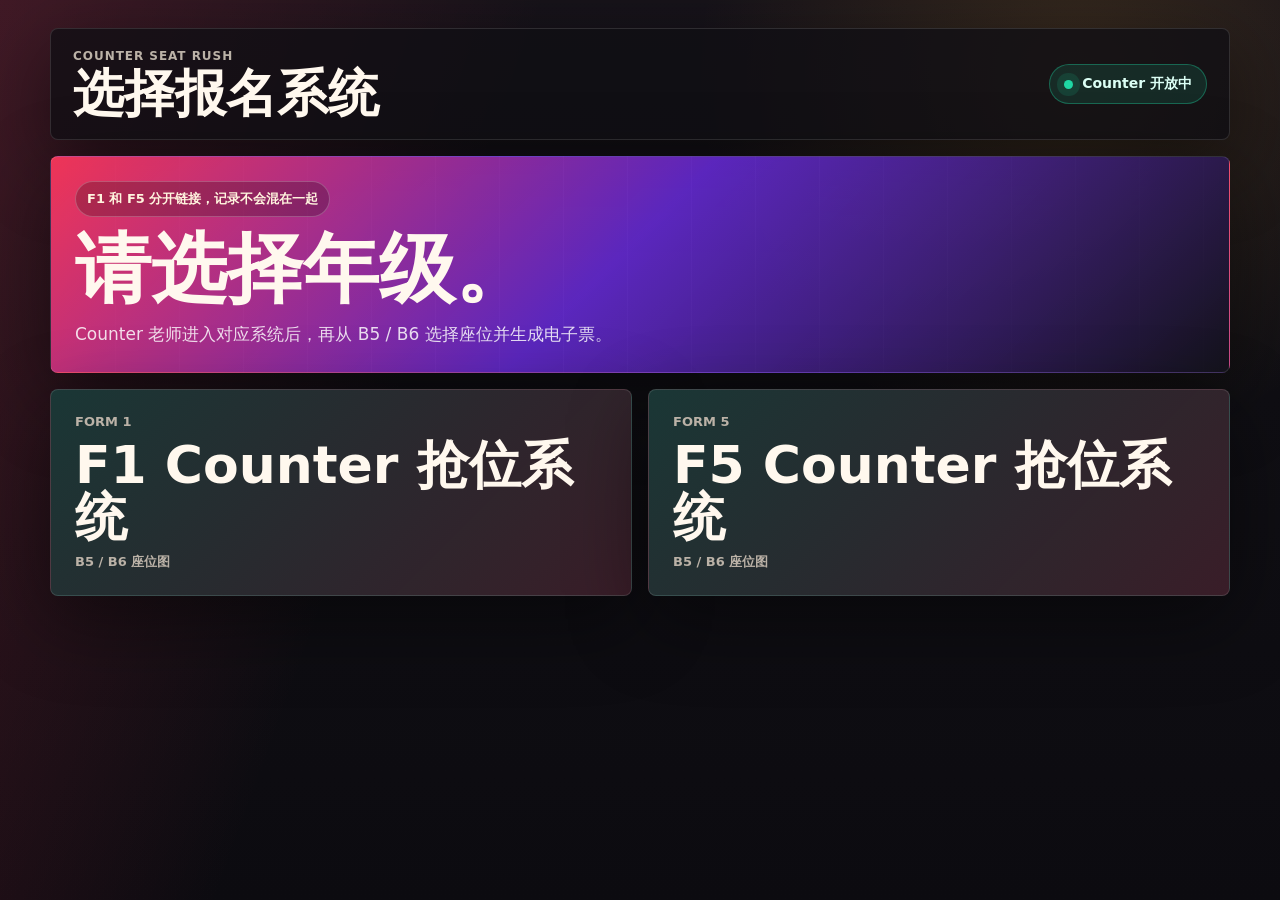
==== index.html @ 7f9b2247 "Add files via upload" ====
<!doctype html>
<html lang="zh-Hans">
  <head>
    <meta charset="utf-8" />
    <meta name="viewport" content="width=device-width, initial-scale=1" />
    <title>F1 / F5 Counter 抢位入口</title>
    <link rel="stylesheet" href="styles.css" />
  </head>
  <body>
    <main class="shell">
      <section class="topbar" aria-label="系统入口">
        <div>
          <p class="eyebrow">Counter Seat Rush</p>
          <h1>选择报名系统</h1>
        </div>
        <div class="live-pill" aria-live="polite">
          <span></span>
          Counter 开放中
        </div>
      </section>

      <section class="hero launcher-hero">
        <div class="hero-copy">
          <div class="drop-label">F1 和 F5 分开链接，记录不会混在一起</div>
          <h2>请选择年级。</h2>
          <p>Counter 老师进入对应系统后，再从 B5 / B6 选择座位并生成电子票。</p>
        </div>
      </section>

      <section class="course-links" aria-label="年级入口">
        <a class="course-link" href="f1.html">
          <span>FORM 1</span>
          <strong>F1 Counter 抢位系统</strong>
          <em>B5 / B6 座位图</em>
        </a>
        <a class="course-link" href="f5.html">
          <span>FORM 5</span>
          <strong>F5 Counter 抢位系统</strong>
          <em>B5 / B6 座位图</em>
        </a>
      </section>
    </main>
  </body>
</html>
---- styles.css ----
:root {
  color-scheme: dark;
  --bg: #100f14;
  --panel: #191820;
  --panel-2: #22202a;
  --line: rgba(255, 255, 255, 0.12);
  --text: #fff8ee;
  --muted: #bbb2a7;
  --hot: #ff385c;
  --gold: #f9b233;
  --mint: #1fd8a4;
  --blue: #64a8ff;
  --sold: #48434b;
  --seat: #2d2935;
  --shadow: 0 24px 80px rgba(0, 0, 0, 0.45);
}

* {
  box-sizing: border-box;
}

body {
  margin: 0;
  min-height: 100vh;
  background:
    linear-gradient(110deg, rgba(255, 56, 92, 0.18), transparent 34%),
    radial-gradient(circle at 84% 8%, rgba(249, 178, 51, 0.14), transparent 28%),
    linear-gradient(180deg, #17131a 0%, var(--bg) 44%, #0c0b10 100%);
  color: var(--text);
  font-family: Inter, "Noto Sans SC", "PingFang SC", "Microsoft YaHei", system-ui, -apple-system, BlinkMacSystemFont, sans-serif;
}

button {
  font: inherit;
}

.shell {
  width: min(1180px, calc(100% - 32px));
  margin: 0 auto;
  padding: 28px 0 36px;
}

.topbar,
.hero,
.dashboard,
.ticker {
  border: 1px solid var(--line);
  box-shadow: var(--shadow);
}

.topbar {
  display: flex;
  align-items: center;
  justify-content: space-between;
  gap: 20px;
  padding: 20px 22px;
  background: rgba(16, 15, 20, 0.78);
  border-radius: 8px;
}

.eyebrow,
.drop-label,
.rush-card span,
.rush-card small,
.section-title,
.stats-grid span,
.meter-top,
.booking-box span,
.booking-box p {
  color: var(--muted);
}

.eyebrow {
  margin: 0 0 5px;
  font-size: 12px;
  font-weight: 800;
  letter-spacing: 0.08em;
  text-transform: uppercase;
}

h1,
h2 {
  margin: 0;
  letter-spacing: 0;
}

h1 {
  font-size: clamp(26px, 4vw, 52px);
  line-height: 1;
  font-weight: 900;
}

.live-pill {
  display: inline-flex;
  align-items: center;
  gap: 9px;
  flex: 0 0 auto;
  border: 1px solid rgba(31, 216, 164, 0.35);
  color: #dcfff5;
  background: rgba(31, 216, 164, 0.12);
  padding: 10px 14px;
  border-radius: 999px;
  font-size: 14px;
  font-weight: 800;
}

.live-pill span {
  width: 9px;
  height: 9px;
  border-radius: 50%;
  background: var(--mint);
  box-shadow: 0 0 0 7px rgba(31, 216, 164, 0.12);
  animation: pulse 1.4s infinite;
}

.hero {
  display: grid;
  grid-template-columns: 1fr minmax(220px, 300px);
  gap: 22px;
  margin-top: 16px;
  padding: 24px;
  border-radius: 8px;
  background:
    linear-gradient(135deg, rgba(255, 56, 92, 0.92), rgba(120, 48, 255, 0.72) 48%, rgba(20, 19, 28, 0.94)),
    repeating-linear-gradient(90deg, rgba(255, 255, 255, 0.06) 0 1px, transparent 1px 64px);
}

.launcher-hero {
  grid-template-columns: 1fr;
}

.course-links {
  display: grid;
  grid-template-columns: repeat(2, minmax(0, 1fr));
  gap: 16px;
  margin-top: 16px;
}

.course-link {
  display: grid;
  gap: 10px;
  min-height: 190px;
  align-content: center;
  border: 1px solid var(--line);
  border-radius: 8px;
  color: var(--text);
  background:
    linear-gradient(135deg, rgba(31, 216, 164, 0.16), rgba(255, 56, 92, 0.14)),
    var(--panel);
  padding: 24px;
  text-decoration: none;
  box-shadow: var(--shadow);
  transition: transform 160ms ease, border-color 160ms ease;
}

.course-link:hover {
  border-color: rgba(31, 216, 164, 0.45);
  transform: translateY(-2px);
}

.course-link span,
.course-link em {
  color: var(--muted);
  font-size: 13px;
  font-style: normal;
  font-weight: 900;
}

.course-link strong {
  font-size: clamp(28px, 5vw, 52px);
  line-height: 1;
  font-weight: 900;
}

.drop-label {
  width: fit-content;
  padding: 8px 11px;
  border: 1px solid rgba(255, 255, 255, 0.22);
  background: rgba(0, 0, 0, 0.22);
  border-radius: 999px;
  color: #fff4de;
  font-size: 13px;
  font-weight: 900;
}

.hero h2 {
  margin-top: 16px;
  font-size: clamp(34px, 6vw, 76px);
  line-height: 0.96;
  font-weight: 900;
}

.hero p {
  max-width: 620px;
  margin: 14px 0 0;
  color: rgba(255, 255, 255, 0.84);
  font-size: 17px;
  line-height: 1.65;
}

.rush-card {
  display: grid;
  align-content: center;
  gap: 8px;
  min-height: 170px;
  padding: 20px;
  border: 1px solid rgba(255, 255, 255, 0.2);
  border-radius: 8px;
  background: rgba(0, 0, 0, 0.32);
}

.rush-card strong {
  font-size: clamp(42px, 7vw, 74px);
  line-height: 1;
  color: #fff;
  font-variant-numeric: tabular-nums;
}

.dashboard {
  display: grid;
  grid-template-columns: 300px 1fr;
  gap: 0;
  margin-top: 16px;
  min-height: 620px;
  overflow: hidden;
  border-radius: 8px;
  background: rgba(15, 14, 20, 0.82);
}

.control-panel {
  padding: 18px;
  border-right: 1px solid var(--line);
  background: rgba(255, 255, 255, 0.035);
}

.section-title,
.meter-top {
  display: flex;
  align-items: center;
  justify-content: space-between;
  gap: 12px;
  font-size: 13px;
  font-weight: 800;
}

.section-title strong,
.meter-top strong {
  color: var(--text);
}

.room-tabs {
  display: grid;
  grid-template-columns: repeat(2, 1fr);
  gap: 9px;
  margin-top: 12px;
}

.room-tab {
  min-height: 58px;
  border: 1px solid var(--line);
  border-radius: 8px;
  color: var(--text);
  background: var(--panel);
  cursor: pointer;
  font-weight: 900;
}

.room-tab span {
  display: block;
  margin-top: 4px;
  color: var(--muted);
  font-size: 11px;
  font-weight: 800;
}

.room-tab.active {
  border-color: rgba(255, 56, 92, 0.75);
  background: linear-gradient(135deg, rgba(255, 56, 92, 0.34), rgba(249, 178, 51, 0.18));
  box-shadow: inset 0 0 0 1px rgba(255, 255, 255, 0.08);
}

.stats-grid {
  display: grid;
  grid-template-columns: 1fr 1fr;
  gap: 10px;
  margin-top: 16px;
}

.stats-grid div,
.booking-box {
  border: 1px solid var(--line);
  border-radius: 8px;
  background: var(--panel);
}

.stats-grid div {
  padding: 14px;
}

.stats-grid span,
.stats-grid strong {
  display: block;
}

.stats-grid strong {
  margin-top: 7px;
  font-size: 30px;
  line-height: 1;
  font-variant-numeric: tabular-nums;
}

.meter {
  margin-top: 16px;
}

.meter-track {
  height: 12px;
  margin-top: 9px;
  border-radius: 999px;
  overflow: hidden;
  background: #312d36;
}

.meter-track span {
  display: block;
  width: 40%;
  height: 100%;
  border-radius: inherit;
  background: linear-gradient(90deg, var(--mint), var(--gold), var(--hot));
  transition: width 260ms ease;
}

.legend {
  display: grid;
  gap: 9px;
  margin-top: 18px;
  color: #eee8df;
  font-size: 13px;
  font-weight: 800;
}

.legend div {
  display: flex;
  align-items: center;
  gap: 9px;
}

.dot {
  width: 14px;
  height: 14px;
  border-radius: 4px;
  border: 1px solid rgba(255, 255, 255, 0.22);
}

.dot.available {
  background: var(--seat);
}

.dot.selected {
  background: var(--mint);
}

.dot.premium {
  background: var(--gold);
}

.dot.taken {
  background: var(--sold);
}

.booking-box {
  margin-top: 18px;
  padding: 16px;
}

.booking-box strong {
  display: block;
  min-height: 38px;
  margin-top: 8px;
  font-size: 28px;
  line-height: 1.12;
}

#lockButton {
  width: 100%;
  min-height: 46px;
  margin-top: 12px;
  border: 0;
  border-radius: 8px;
  color: #180b0f;
  background: linear-gradient(90deg, var(--gold), #ff6b4a);
  cursor: pointer;
  font-weight: 900;
}

#lockButton:disabled {
  color: #817985;
  background: #34303a;
  cursor: not-allowed;
}

.booking-box p {
  margin: 12px 0 0;
  font-size: 12px;
  line-height: 1.55;
}

.student-form {
  display: grid;
  gap: 10px;
  margin-top: 12px;
}

.student-form label {
  display: grid;
  gap: 6px;
  color: #e9dfd4;
  font-size: 12px;
  font-weight: 900;
}

.student-form input {
  width: 100%;
  min-height: 42px;
  border: 1px solid rgba(255, 255, 255, 0.12);
  border-radius: 8px;
  color: var(--text);
  background: rgba(255, 255, 255, 0.06);
  padding: 0 11px;
  font: inherit;
  font-size: 13px;
  outline: none;
}

.student-form input:focus {
  border-color: rgba(31, 216, 164, 0.58);
  box-shadow: 0 0 0 3px rgba(31, 216, 164, 0.12);
}

.seat-area {
  position: relative;
  min-width: 0;
  padding: 22px;
  overflow: auto;
  background:
    linear-gradient(rgba(255, 255, 255, 0.035) 1px, transparent 1px),
    linear-gradient(90deg, rgba(255, 255, 255, 0.035) 1px, transparent 1px);
  background-size: 42px 42px;
}

.stage-row {
  display: grid;
  grid-template-columns: repeat(var(--stage-count), minmax(170px, 1fr));
  gap: 10px;
  max-width: 860px;
  margin: 0 auto;
}

.stage {
  display: grid;
  place-items: center;
  height: 58px;
  border: 1px solid rgba(255, 255, 255, 0.24);
  border-radius: 4px;
  color: #151217;
  background: linear-gradient(180deg, #fff, #ded9d3);
  font-size: 13px;
  font-weight: 900;
  box-shadow: 0 10px 38px rgba(255, 255, 255, 0.08);
}

.screen-glow {
  width: min(720px, 80%);
  height: 22px;
  margin: 0 auto 28px;
  border-radius: 0 0 100% 100%;
  background: radial-gradient(ellipse at top, rgba(255, 255, 255, 0.34), transparent 68%);
}

.room-name {
  position: absolute;
  left: 24px;
  bottom: 18px;
  color: rgba(255, 255, 255, 0.05);
  font-size: clamp(96px, 17vw, 220px);
  line-height: 0.8;
  font-weight: 900;
  pointer-events: none;
}

.seat-map-wrap {
  position: relative;
  z-index: 1;
  min-width: max-content;
}

.seat-map {
  display: grid;
  grid-template-columns: repeat(var(--cols), 58px);
  grid-auto-rows: 54px;
  justify-content: center;
  gap: 8px;
  width: max-content;
  min-width: 100%;
  margin: 0 auto;
}

.seat {
  position: relative;
  display: grid;
  place-items: center;
  width: 58px;
  height: 54px;
  border: 1px solid rgba(255, 255, 255, 0.12);
  border-radius: 7px 7px 12px 12px;
  color: #fffaf3;
  background: linear-gradient(180deg, #383240, var(--seat));
  cursor: pointer;
  font-size: 15px;
  font-weight: 900;
  transition: transform 160ms ease, border-color 160ms ease, background 160ms ease;
}

.seat::before {
  content: "";
  position: absolute;
  inset: 6px 7px auto;
  height: 5px;
  border-radius: 999px;
  background: rgba(255, 255, 255, 0.18);
}

.seat:hover {
  border-color: rgba(255, 255, 255, 0.34);
  transform: translateY(-2px);
}

.seat.premium {
  color: #211600;
  background: linear-gradient(180deg, #ffd76a, var(--gold));
}

.seat.taken {
  color: rgba(255, 255, 255, 0.45);
  background: linear-gradient(180deg, #59515d, var(--sold));
  cursor: not-allowed;
}

.seat.taken::after {
  content: "LOCKED";
  position: absolute;
  bottom: 5px;
  font-size: 8px;
  letter-spacing: 0.06em;
}

.seat.selected {
  color: #061c16;
  background: linear-gradient(180deg, #62ffd3, var(--mint));
  box-shadow: 0 0 0 4px rgba(31, 216, 164, 0.18), 0 16px 32px rgba(31, 216, 164, 0.16);
}

.aisle {
  pointer-events: none;
}

.ticker {
  margin-top: 16px;
  overflow: hidden;
  border-radius: 8px;
  background: rgba(255, 255, 255, 0.05);
}

.ticket-panel {
  display: grid;
  grid-template-columns: 1fr minmax(320px, 460px);
  gap: 18px;
  align-items: stretch;
  margin-top: 16px;
  padding: 22px;
  border: 1px solid rgba(31, 216, 164, 0.26);
  border-radius: 8px;
  background: linear-gradient(135deg, rgba(31, 216, 164, 0.16), rgba(255, 255, 255, 0.055));
  box-shadow: var(--shadow);
}

.ticket-panel[hidden] {
  display: none;
}

.ticket-copy {
  display: grid;
  align-content: center;
}

.ticket-copy h2 {
  margin-top: 6px;
  font-size: clamp(30px, 5vw, 58px);
  line-height: 1;
  font-weight: 900;
}

.ticket-copy p:last-child {
  max-width: 540px;
  color: rgba(255, 255, 255, 0.78);
  line-height: 1.65;
}

.ticket-card {
  display: grid;
  grid-template-columns: 112px 1fr;
  gap: 16px;
  padding: 18px;
  border: 1px solid rgba(255, 255, 255, 0.18);
  border-radius: 8px;
  background:
    linear-gradient(180deg, rgba(255, 255, 255, 0.11), rgba(255, 255, 255, 0.045)),
    #17151c;
}

.qr-mark {
  display: grid;
  grid-template-columns: repeat(7, 1fr);
  grid-template-rows: repeat(7, 1fr);
  gap: 4px;
  width: 112px;
  height: 112px;
  padding: 10px;
  border-radius: 8px;
  background: #fff;
}

.qr-mark span {
  border-radius: 2px;
  background: #18151e;
}

.ticket-details span,
.ticket-details dt {
  color: var(--muted);
  font-size: 12px;
  font-weight: 900;
}

.ticket-details strong {
  display: block;
  margin-top: 5px;
  font-size: 24px;
  line-height: 1.1;
}

.ticket-details dl {
  display: grid;
  gap: 9px;
  margin: 14px 0;
}

.ticket-details div {
  display: flex;
  justify-content: space-between;
  gap: 12px;
  border-bottom: 1px solid rgba(255, 255, 255, 0.08);
  padding-bottom: 7px;
}

.ticket-details dd {
  margin: 0;
  text-align: right;
  font-weight: 900;
}

.whatsapp-button {
  display: inline-flex;
  align-items: center;
  justify-content: center;
  width: 100%;
  min-height: 46px;
  border-radius: 8px;
  color: #061c16;
  background: linear-gradient(90deg, #3bf1b8, var(--mint));
  text-decoration: none;
  font-weight: 900;
}

#tickerTrack {
  display: flex;
  gap: 34px;
  width: max-content;
  padding: 13px 0;
  color: #fff5e5;
  font-size: 14px;
  font-weight: 900;
  white-space: nowrap;
  animation: scroll 32s linear infinite;
}

.toast {
  position: fixed;
  right: 18px;
  bottom: 18px;
  z-index: 5;
  max-width: min(380px, calc(100% - 36px));
  padding: 14px 16px;
  border: 1px solid rgba(255, 255, 255, 0.16);
  border-radius: 8px;
  color: #fff;
  background: rgba(18, 17, 23, 0.94);
  box-shadow: var(--shadow);
  opacity: 0;
  transform: translateY(14px);
  transition: opacity 180ms ease, transform 180ms ease;
  font-weight: 800;
}

.toast.show {
  opacity: 1;
  transform: translateY(0);
}

@keyframes pulse {
  50% {
    transform: scale(0.76);
    opacity: 0.7;
  }
}

@keyframes scroll {
  to {
    transform: translateX(-50%);
  }
}

@media (max-width: 880px) {
  .shell {
    width: min(100% - 20px, 760px);
    padding-top: 10px;
  }

  .topbar,
  .hero,
  .dashboard,
  .ticket-panel,
  .course-links {
    grid-template-columns: 1fr;
  }

  .topbar {
    align-items: flex-start;
    flex-direction: column;
  }

  .hero {
    padding: 18px;
  }

  .dashboard {
    min-height: 0;
  }

  .control-panel {
    border-right: 0;
    border-bottom: 1px solid var(--line);
  }

  .seat-area {
    padding: 16px 10px 28px;
  }

  .stage-row {
    grid-template-columns: 1fr;
  }

  .stage {
    height: 48px;
  }

  .seat-map {
    grid-template-columns: repeat(var(--cols), 48px);
    grid-auto-rows: 47px;
    gap: 6px;
    transform-origin: top center;
  }

  .seat {
    width: 48px;
    height: 47px;
    font-size: 13px;
  }

  .room-name {
    left: 12px;
    bottom: 12px;
  }

  .ticket-card {
    grid-template-columns: 1fr;
  }

  .qr-mark {
    margin: 0 auto;
  }
}
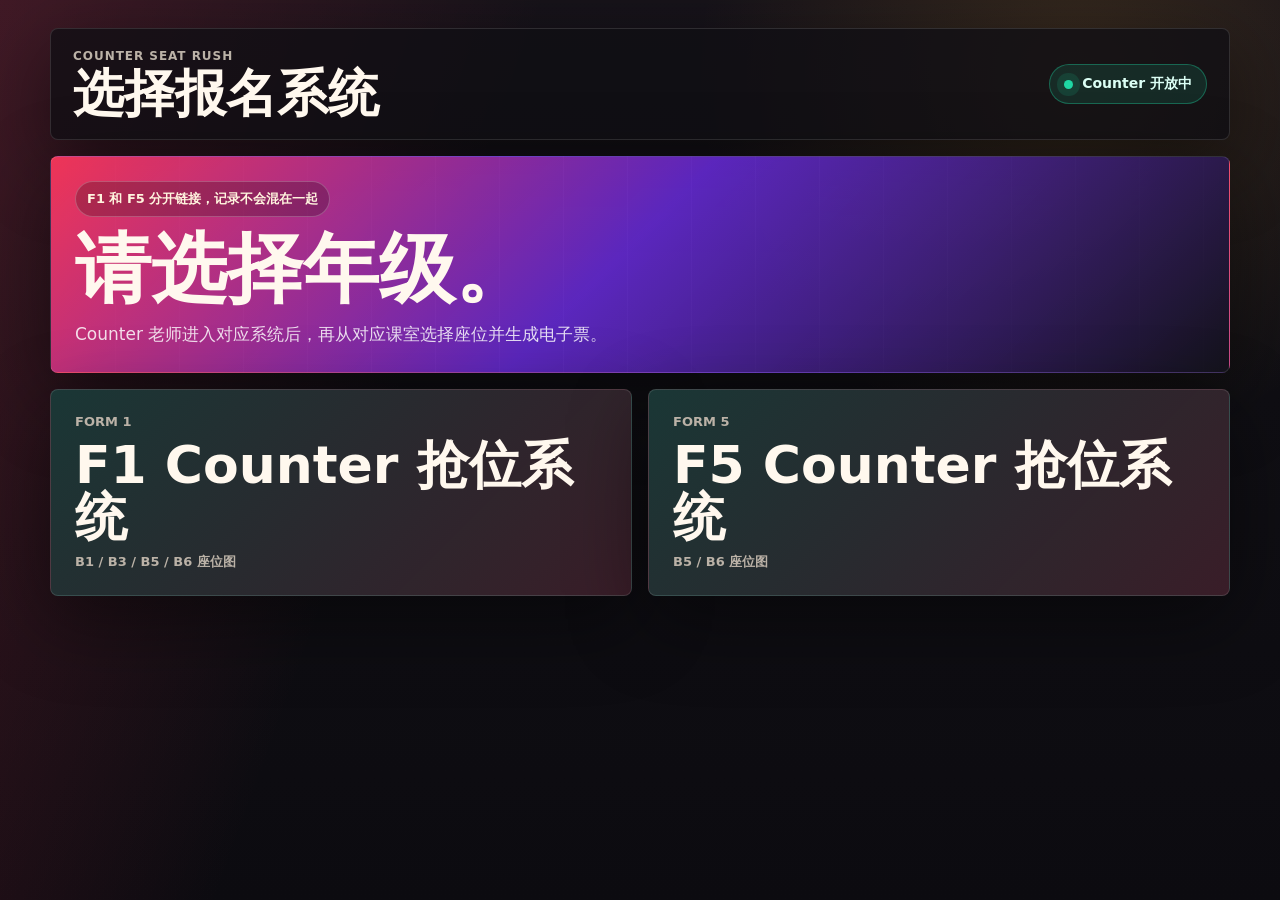
==== commit b777fcc9: "Publish F1 and F5 counter pages" ====
--- a/index.html
+++ b/index.html
@@ -23,7 +23,7 @@
         <div class="hero-copy">
           <div class="drop-label">F1 和 F5 分开链接，记录不会混在一起</div>
           <h2>请选择年级。</h2>
-          <p>Counter 老师进入对应系统后，再从 B5 / B6 选择座位并生成电子票。</p>
+          <p>Counter 老师进入对应系统后，再从对应课室选择座位并生成电子票。</p>
         </div>
       </section>
 
@@ -31,7 +31,7 @@
         <a class="course-link" href="f1.html">
           <span>FORM 1</span>
           <strong>F1 Counter 抢位系统</strong>
-          <em>B5 / B6 座位图</em>
+          <em>B1 / B3 / B5 / B6 座位图</em>
         </a>
         <a class="course-link" href="f5.html">
           <span>FORM 5</span>
--- a/styles.css
+++ b/styles.css
@@ -584,6 +584,74 @@
   box-shadow: var(--shadow);
 }
 
+.booking-list-panel {
+  margin-top: 16px;
+  padding: 18px;
+  border: 1px solid var(--line);
+  border-radius: 8px;
+  background: rgba(255, 255, 255, 0.05);
+  box-shadow: var(--shadow);
+}
+
+.booking-list-head {
+  display: flex;
+  align-items: center;
+  justify-content: space-between;
+  gap: 16px;
+  margin-bottom: 14px;
+}
+
+.booking-list-head h2 {
+  margin-top: 4px;
+  font-size: 24px;
+  line-height: 1;
+  font-weight: 900;
+}
+
+.booking-list-head strong {
+  color: var(--mint);
+  font-size: 13px;
+  font-weight: 900;
+}
+
+.booking-list {
+  display: grid;
+  gap: 10px;
+}
+
+.booking-row {
+  display: grid;
+  grid-template-columns: 1.2fr 1fr 1.25fr;
+  gap: 12px;
+  align-items: center;
+  border: 1px solid rgba(255, 255, 255, 0.1);
+  border-radius: 8px;
+  background: rgba(0, 0, 0, 0.18);
+  padding: 13px;
+}
+
+.booking-row span,
+.booking-empty {
+  color: var(--muted);
+  font-size: 12px;
+  font-weight: 900;
+}
+
+.booking-row strong {
+  display: block;
+  margin-top: 4px;
+  color: var(--text);
+  font-size: 14px;
+  line-height: 1.25;
+  overflow-wrap: anywhere;
+}
+
+.booking-empty {
+  border: 1px dashed rgba(255, 255, 255, 0.18);
+  border-radius: 8px;
+  padding: 16px;
+}
+
 .ticket-panel[hidden] {
   display: none;
 }
@@ -796,6 +864,11 @@
     grid-template-columns: 1fr;
   }
 
+  .booking-list-head,
+  .booking-row {
+    grid-template-columns: 1fr;
+  }
+
   .qr-mark {
     margin: 0 auto;
   }
